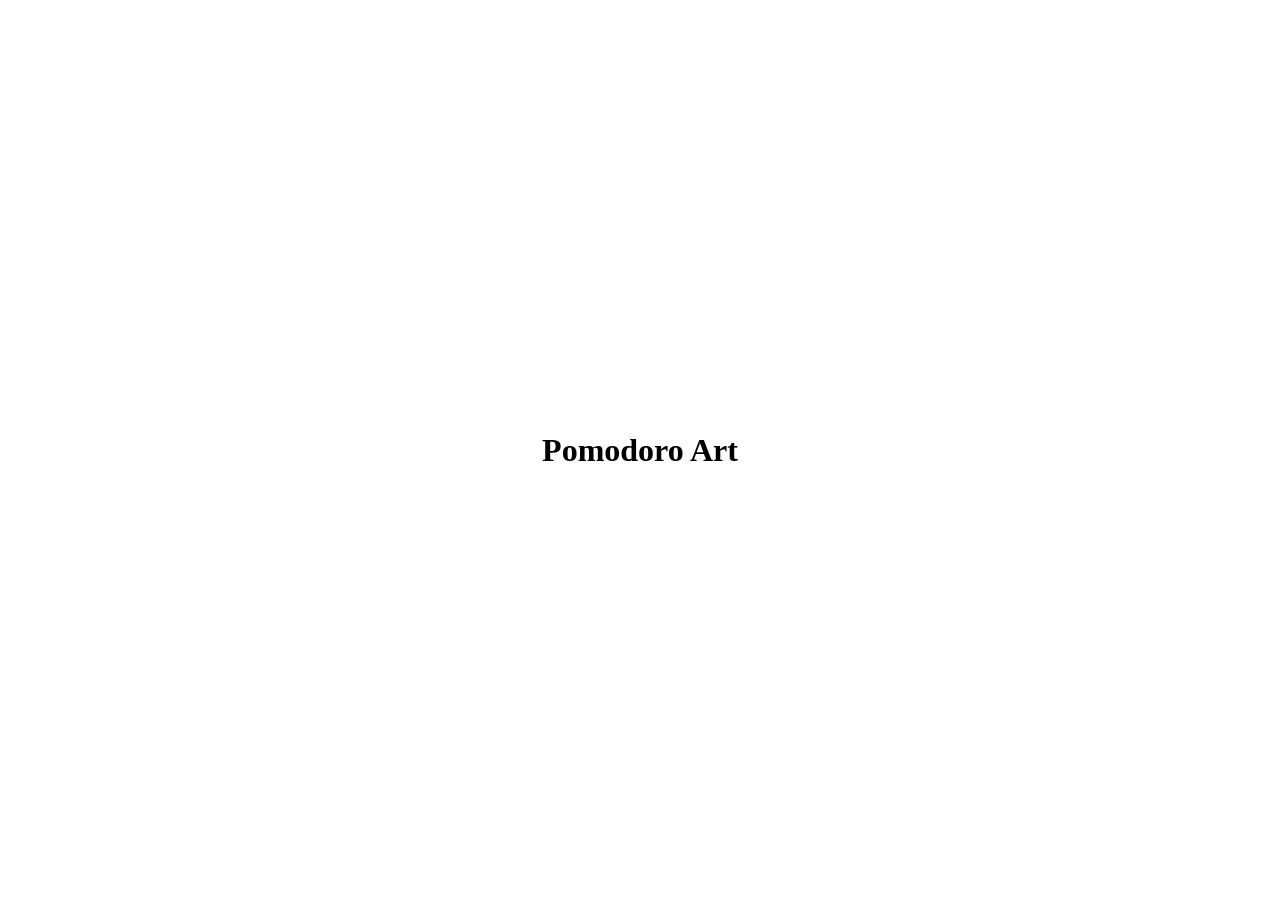
==== index.html @ 4211d323 "Add simple page with Pomodoro Art heading Co-Authored-By: Claude Sonnet 5.5 <noreply@anthropic.com> " ====
<!DOCTYPE html>
<html lang="en">
<head>
  <meta charset="UTF-8">
  <meta name="viewport" content="width=device-width, initial-scale=1.0">
  <title>Pomodoro Art</title>
  <link rel="stylesheet" href="style.css">
</head>
<body>
  <h1>Pomodoro Art</h1>
  <script src="script.js"></script>
</body>
</html>
---- style.css ----
body {
  margin: 0;
  height: 100vh;
  display: flex;
  align-items: center;
  justify-content: center;
}
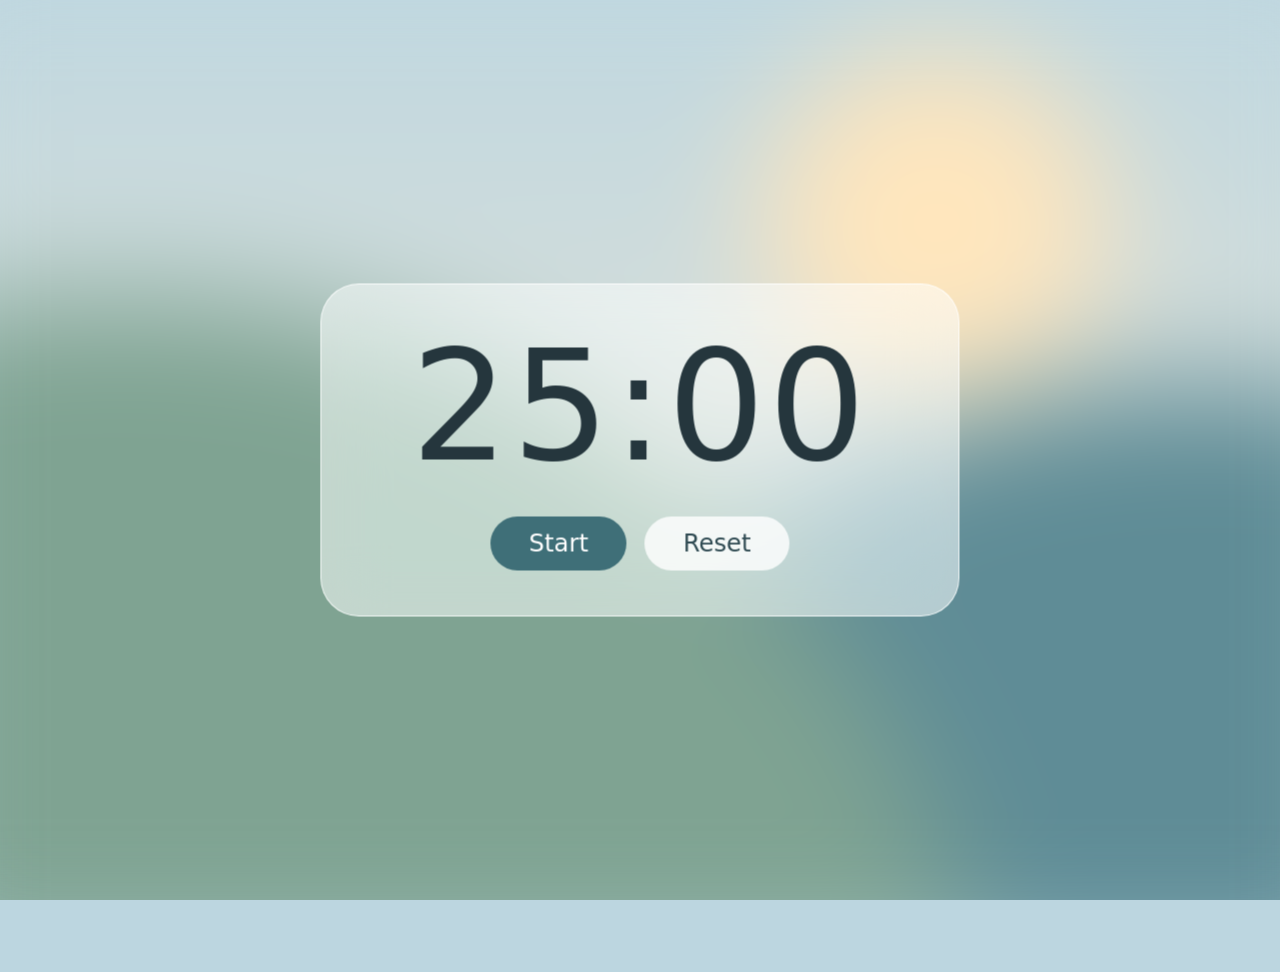
==== commit 5efc57e4: "Build first screen: Before starting Co-Authored-By: Claude Sonnet 5.5 <noreply@anthropic.com> Claude" ====
--- a/index.html
+++ b/index.html
@@ -3,11 +3,18 @@
 <head>
   <meta charset="UTF-8">
   <meta name="viewport" content="width=device-width, initial-scale=1.0">
-  <title>Pomodoro Art</title>
+  <title>Pomodoro Timer</title>
   <link rel="stylesheet" href="style.css">
 </head>
 <body>
-  <h1>Pomodoro Art</h1>
+  <div class="art" aria-hidden="true"></div>
+  <main class="panel">
+    <p class="time">25:00</p>
+    <div class="buttons">
+      <button type="button" class="btn primary">Start</button>
+      <button type="button" class="btn">Reset</button>
+    </div>
+  </main>
   <script src="script.js"></script>
 </body>
 </html>
--- a/style.css
+++ b/style.css
@@ -1,7 +1,107 @@
+/* One "unit" scales with the screen, like the chosen Quiet Window design. */
+:root {
+  --u: min(1vw, 1.6vh);
+}
+
+html {
+  overflow: hidden;
+}
+
+* {
+  box-sizing: border-box;
+}
+
 body {
   margin: 0;
   height: 100vh;
+  height: 100dvh;
+  overflow: hidden;
+  position: relative;
+  background: #bcd6e0;
+  color: #25363d;
+  font-family: system-ui, -apple-system, "Segoe UI", Roboto, Helvetica, Arial, sans-serif;
+}
+
+/* Blurred artwork placeholder (a coloured gradient for now) */
+.art {
+  position: absolute;
+  inset: -8%;
+  filter: blur(calc(var(--u) * 5));
+  background:
+    radial-gradient(circle at 70% 28%, #ffe6bd 0 13%, transparent 14%),
+    radial-gradient(ellipse at 15% 112%, #7fa392 0 48%, transparent 49%),
+    radial-gradient(ellipse at 88% 118%, #5f8c96 0 44%, transparent 45%),
+    linear-gradient(180deg, #bcd6e0, #f3e7d4);
+}
+
+/* Frosted-glass panel in the middle */
+.panel {
+  position: absolute;
+  left: 50%;
+  top: 50%;
+  transform: translate(-50%, -50%);
+  text-align: center;
+  background: rgba(255, 255, 255, 0.55);
+  -webkit-backdrop-filter: blur(calc(var(--u) * 2.4)) saturate(1.3);
+  backdrop-filter: blur(calc(var(--u) * 2.4)) saturate(1.3);
+  border: 1px solid rgba(255, 255, 255, 0.8);
+  border-radius: calc(var(--u) * 3);
+  padding: calc(var(--u) * 3.5) calc(var(--u) * 7);
+}
+
+.time {
+  margin: 0;
+  font-size: calc(var(--u) * 12);
+  font-weight: 200;
+  line-height: 1;
+  letter-spacing: 0.02em;
+  font-variant-numeric: tabular-nums;
+}
+
+.buttons {
   display: flex;
-  align-items: center;
   justify-content: center;
+  flex-wrap: wrap;
+  gap: calc(var(--u) * 1.4);
+  margin-top: calc(var(--u) * 2.6);
 }
+
+.btn {
+  border: 0;
+  border-radius: 999px;
+  font-family: inherit;
+  font-weight: 500;
+  font-size: max(14px, calc(var(--u) * 1.9));
+  padding: calc(var(--u) * 1) calc(var(--u) * 3);
+  white-space: nowrap;
+  background: rgba(255, 255, 255, 0.8);
+  color: #2f4a52;
+  cursor: pointer;
+}
+
+.btn.primary {
+  background: #3f6f78;
+  color: #fff;
+}
+
+/* Phone (tall screens): bigger, rounder panel */
+@media (max-aspect-ratio: 1/1) {
+  :root {
+    --u: 1vw;
+  }
+  .panel {
+    border-radius: calc(var(--u) * 7);
+    padding: calc(var(--u) * 7) calc(var(--u) * 9);
+  }
+  .time {
+    font-size: calc(var(--u) * 24);
+  }
+  .buttons {
+    gap: calc(var(--u) * 3);
+    margin-top: calc(var(--u) * 6);
+  }
+  .btn {
+    font-size: calc(var(--u) * 5);
+    padding: calc(var(--u) * 2.6) calc(var(--u) * 7);
+  }
+}
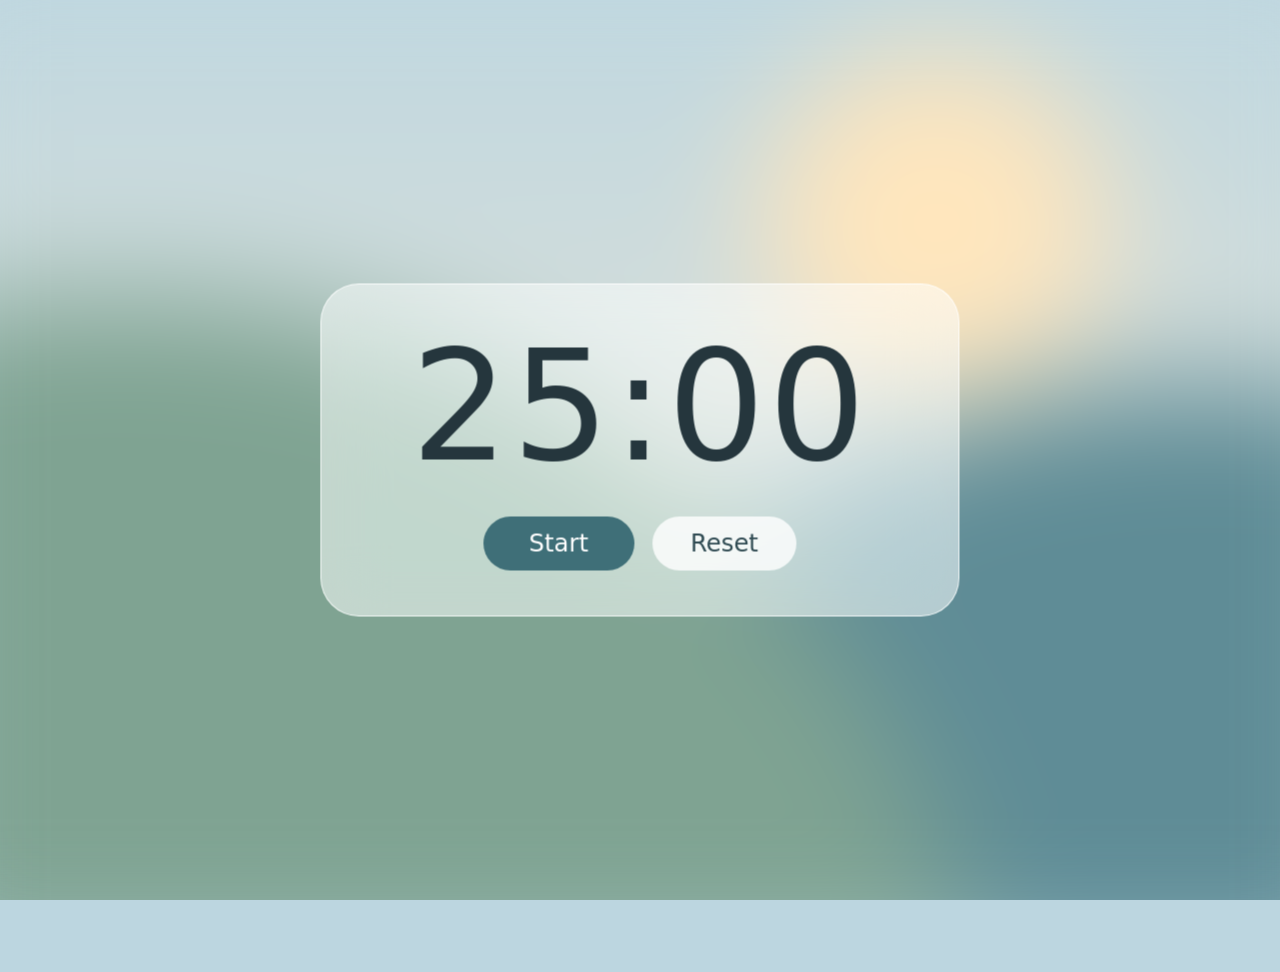
==== commit bf118b4e: "Make the timer count down with Pause, Resume and Reset Co-Authored-By: Claude Sonnet 5.5 <noreply@an" ====
--- a/index.html
+++ b/index.html
@@ -7,12 +7,12 @@
   <link rel="stylesheet" href="style.css">
 </head>
 <body>
-  <div class="art" aria-hidden="true"></div>
+  <div class="art" id="art" aria-hidden="true"></div>
   <main class="panel">
-    <p class="time">25:00</p>
+    <p class="time" id="time" role="timer">25:00</p>
     <div class="buttons">
-      <button type="button" class="btn primary">Start</button>
-      <button type="button" class="btn">Reset</button>
+      <button type="button" class="btn primary" id="main-button">Start</button>
+      <button type="button" class="btn" id="reset-button">Reset</button>
     </div>
   </main>
   <script src="script.js"></script>
--- a/style.css
+++ b/style.css
@@ -26,7 +26,7 @@
 .art {
   position: absolute;
   inset: -8%;
-  filter: blur(calc(var(--u) * 5));
+  filter: blur(calc(var(--u) * var(--blur, 5)));
   background:
     radial-gradient(circle at 70% 28%, #ffe6bd 0 13%, transparent 14%),
     radial-gradient(ellipse at 15% 112%, #7fa392 0 48%, transparent 49%),
@@ -82,6 +82,7 @@
 .btn.primary {
   background: #3f6f78;
   color: #fff;
+  min-width: 6.2em;
 }
 
 /* Phone (tall screens): bigger, rounder panel */
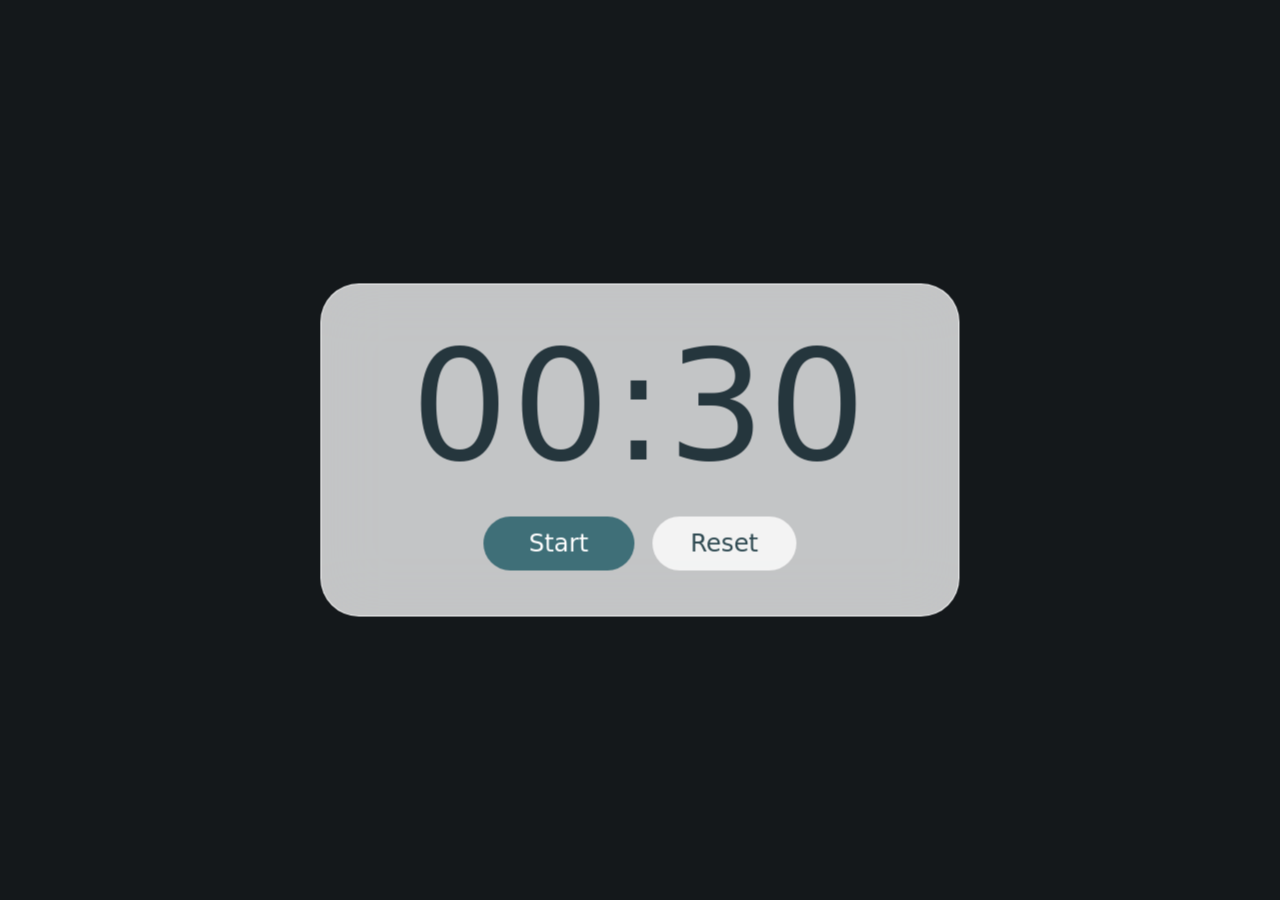
==== commit 0e180810: "Show a real Met painting and its real details at 00:00 Co-Authored-By: Claude Sonnet 5.5 <noreply@an" ====
--- a/index.html
+++ b/index.html
@@ -6,13 +6,21 @@
   <title>Pomodoro Timer</title>
   <link rel="stylesheet" href="style.css">
 </head>
-<body>
-  <div class="art" id="art" aria-hidden="true"></div>
+<body data-state="idle">
+  <div class="stage"><img id="painting" alt="" draggable="false"></div>
   <main class="panel">
-    <p class="time" id="time" role="timer">25:00</p>
-    <div class="buttons">
-      <button type="button" class="btn primary" id="main-button">Start</button>
-      <button type="button" class="btn" id="reset-button">Reset</button>
+    <div class="head">
+      <p class="time" id="time" role="timer">25:00</p>
+      <div class="buttons">
+        <button type="button" class="btn primary" id="main-button">Start</button>
+        <button type="button" class="btn" id="reset-button">Reset</button>
+        <button type="button" class="btn primary" id="restart-button" hidden>Restart session</button>
+      </div>
+    </div>
+    <div class="info" id="info" hidden>
+      <p class="title" id="painting-title"></p>
+      <p class="meta" id="painting-meta"></p>
+      <a class="link" id="painting-link" target="_blank" rel="noopener noreferrer">Read about this painting →</a>
     </div>
   </main>
   <script src="script.js"></script>
--- a/style.css
+++ b/style.css
@@ -17,21 +17,28 @@
   height: 100dvh;
   overflow: hidden;
   position: relative;
-  background: #bcd6e0;
+  background: #14181b;
   color: #25363d;
   font-family: system-ui, -apple-system, "Segoe UI", Roboto, Helvetica, Arial, sans-serif;
 }
 
-/* Blurred artwork placeholder (a coloured gradient for now) */
-.art {
+/* The painting: the whole painting fits inside the screen, never stretched or cut off */
+.stage {
   position: absolute;
-  inset: -8%;
-  filter: blur(calc(var(--u) * var(--blur, 5)));
-  background:
-    radial-gradient(circle at 70% 28%, #ffe6bd 0 13%, transparent 14%),
-    radial-gradient(ellipse at 15% 112%, #7fa392 0 48%, transparent 49%),
-    radial-gradient(ellipse at 88% 118%, #5f8c96 0 44%, transparent 45%),
-    linear-gradient(180deg, #bcd6e0, #f3e7d4);
+  inset: 0;
+}
+
+.stage img {
+  display: block;
+  width: 100%;
+  height: 100%;
+  object-fit: contain;
+  opacity: 0;
+  transition: opacity 0.4s ease;
+}
+
+.stage img.ready {
+  opacity: 1;
 }
 
 /* Frosted-glass panel in the middle */
@@ -41,7 +48,7 @@
   top: 50%;
   transform: translate(-50%, -50%);
   text-align: center;
-  background: rgba(255, 255, 255, 0.55);
+  background: rgba(255, 255, 255, 0.75);
   -webkit-backdrop-filter: blur(calc(var(--u) * 2.4)) saturate(1.3);
   backdrop-filter: blur(calc(var(--u) * 2.4)) saturate(1.3);
   border: 1px solid rgba(255, 255, 255, 0.8);
@@ -106,3 +113,99 @@
     padding: calc(var(--u) * 2.6) calc(var(--u) * 7);
   }
 }
+
+[hidden] {
+  display: none !important;
+}
+
+/* ---- Timer finished: sharp painting, details panel at the bottom ---- */
+.title,
+.meta {
+  margin: 0;
+  overflow-wrap: anywhere;
+}
+
+.info {
+  min-width: 0;
+}
+
+.title {
+  font-weight: 600;
+}
+
+.meta {
+  opacity: 0.8;
+}
+
+.link {
+  display: inline-block;
+  font-weight: 500;
+  color: inherit;
+  text-decoration: underline;
+}
+
+body[data-state="finished"] .panel {
+  top: auto;
+  left: calc(var(--u) * 4);
+  right: calc(var(--u) * 4);
+  bottom: calc(var(--u) * 4);
+  transform: none;
+  display: grid;
+  grid-template-columns: auto 1fr;
+  gap: calc(var(--u) * 5);
+  align-items: center;
+  text-align: left;
+  padding: calc(var(--u) * 2.8) calc(var(--u) * 4);
+}
+
+body[data-state="finished"] .time {
+  font-size: calc(var(--u) * 8);
+}
+
+body[data-state="finished"] .buttons {
+  justify-content: flex-start;
+  margin-top: calc(var(--u) * 1.8);
+}
+
+body[data-state="finished"] .title {
+  font-size: calc(var(--u) * 2.5);
+}
+
+body[data-state="finished"] .meta {
+  font-size: calc(var(--u) * 1.9);
+  margin-top: calc(var(--u) * 0.6);
+}
+
+body[data-state="finished"] .link {
+  font-size: calc(var(--u) * 1.8);
+  margin-top: calc(var(--u) * 1.4);
+}
+
+@media (max-aspect-ratio: 1/1) {
+  body[data-state="finished"] .panel {
+    display: block;
+    text-align: center;
+    padding: calc(var(--u) * 6) calc(var(--u) * 5);
+  }
+  body[data-state="finished"] .time {
+    font-size: calc(var(--u) * 15);
+  }
+  body[data-state="finished"] .buttons {
+    justify-content: center;
+    margin-top: calc(var(--u) * 3.5);
+  }
+  body[data-state="finished"] .info {
+    margin-top: calc(var(--u) * 5);
+  }
+  body[data-state="finished"] .title {
+    font-size: calc(var(--u) * 5.4);
+  }
+  body[data-state="finished"] .meta {
+    font-size: calc(var(--u) * 4.4);
+    margin-top: calc(var(--u) * 1);
+  }
+  body[data-state="finished"] .link {
+    font-size: calc(var(--u) * 4);
+    margin-top: calc(var(--u) * 2.4);
+  }
+}
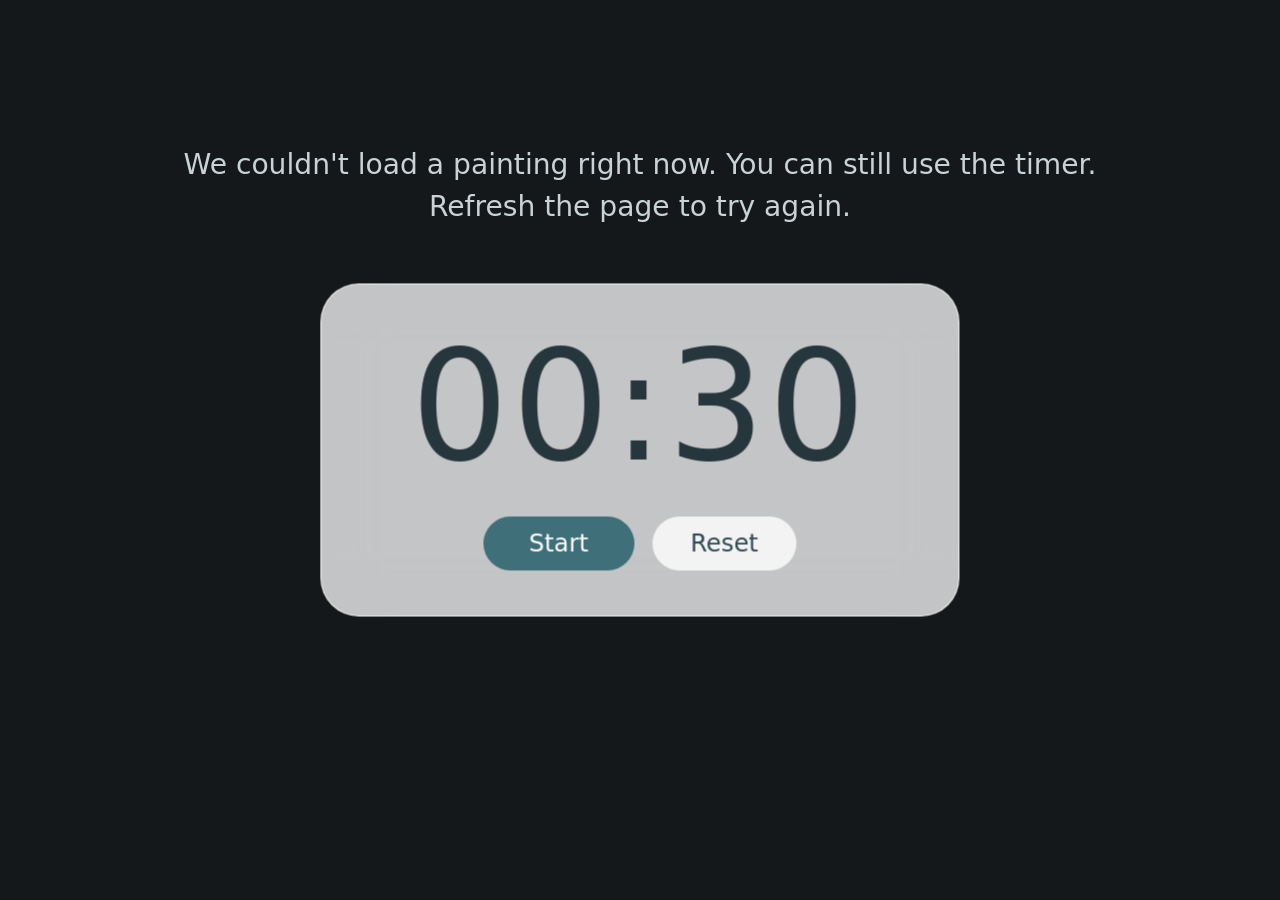
==== commit d39ed137: "Skip bad paintings and show friendly messages when the Met fails Co-Authored-By: Claude Sonnet 5.5 <" ====
--- a/index.html
+++ b/index.html
@@ -7,7 +7,13 @@
   <link rel="stylesheet" href="style.css">
 </head>
 <body data-state="idle">
-  <div class="stage"><img id="painting" alt="" draggable="false"></div>
+  <div class="stage">
+    <div class="frame" id="frame">
+      <img id="painting" alt="" draggable="false">
+      <canvas id="blur-layer" aria-hidden="true"></canvas>
+    </div>
+  </div>
+  <p class="note" id="note" role="status" hidden></p>
   <main class="panel">
     <div class="head">
       <p class="time" id="time" role="timer">25:00</p>
--- a/style.css
+++ b/style.css
@@ -22,23 +22,56 @@
   font-family: system-ui, -apple-system, "Segoe UI", Roboto, Helvetica, Arial, sans-serif;
 }
 
-/* The painting: the whole painting fits inside the screen, never stretched or cut off */
+/* The painting area: exactly the size of the painting, fitted inside the screen
+   (never stretched or cut off). Anything blurred stays inside this area. */
 .stage {
   position: absolute;
   inset: 0;
-}
-
-.stage img {
+  container-type: size;
+  display: flex;
+  align-items: center;
+  justify-content: center;
+}
+
+.frame {
+  --ratio: 1;
+  position: relative;
+  overflow: hidden;
+  aspect-ratio: var(--ratio);
+  width: min(100cqw, calc(100cqh * var(--ratio)));
+  opacity: 0;
+  transition: opacity 0.4s ease;
+}
+
+.frame.ready {
+  opacity: 1;
+}
+
+.frame img {
+  position: absolute;
+  inset: 0;
   display: block;
   width: 100%;
   height: 100%;
-  object-fit: contain;
-  opacity: 0;
-  transition: opacity 0.4s ease;
-}
-
-.stage img.ready {
-  opacity: 1;
+}
+
+.frame canvas {
+  position: absolute;
+  pointer-events: none;
+}
+
+/* Quiet messages ("Loading painting…" and the friendly message) */
+.note {
+  position: absolute;
+  left: 50%;
+  top: 16%;
+  transform: translateX(-50%);
+  width: min(80%, 34em);
+  margin: 0;
+  text-align: center;
+  line-height: 1.5;
+  color: #c9d3d6;
+  font-size: max(15px, calc(var(--u) * 2.2));
 }
 
 /* Frosted-glass panel in the middle */
@@ -96,6 +129,10 @@
 @media (max-aspect-ratio: 1/1) {
   :root {
     --u: 1vw;
+  }
+  .note {
+    width: 84%;
+    font-size: max(16px, calc(var(--u) * 4.4));
   }
   .panel {
     border-radius: calc(var(--u) * 7);
